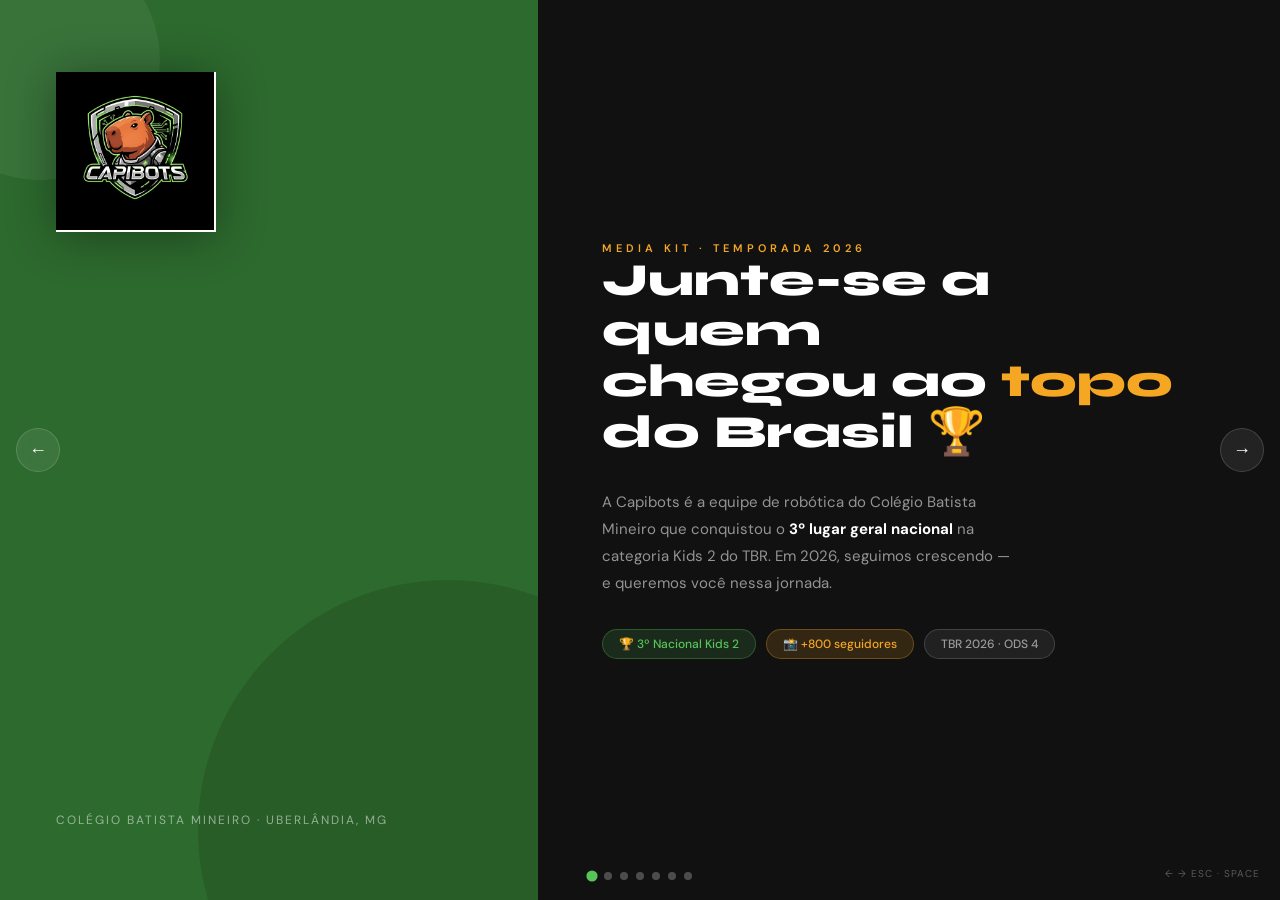
==== mediakit/2026/mediakit_capibots_2026.html @ 4ce138bd "Rename index.html to mediakit_capibots_2026.html" ====
<!DOCTYPE html>
<html lang="pt-BR">
<head>
<meta charset="UTF-8">
<meta name="viewport" content="width=device-width, initial-scale=1.0">
<title>Media Kit Capibots 2026</title>
<link href="https://fonts.googleapis.com/css2?family=Syne:wght@400;600;700;800&family=DM+Sans:ital,wght@0,300;0,400;0,500;1,300&display=swap" rel="stylesheet">
<style>
*,*::before,*::after{box-sizing:border-box;margin:0;padding:0}
:root{
  --green:#2D6A2E;--green-light:#57C45A;--orange:#E07B1A;--orange-light:#F5A623;
  --cream:#FDF8F0;--dark:#111111;--gray:#5A5A5A;
  --master:#0D0D1A;--ouro:#C8960C;--prata:#6B7280;--bronze:#9B5B2A;
}
html,body{width:100%;height:100%;overflow:hidden;font-family:'DM Sans',sans-serif;background:#000;color:#fff}

/* ═══ PRESENTATION SHELL ═══ */
#presentation{
  width:100vw;height:100vh;position:relative;overflow:hidden;
}
.slide{
  position:absolute;inset:0;
  display:flex;flex-direction:column;
  opacity:0;pointer-events:none;
  transition:opacity 0.55s ease, transform 0.55s ease;
  transform:translateX(60px);
  overflow:hidden;
}
.slide.active{opacity:1;pointer-events:all;transform:translateX(0)}
.slide.exit-left{opacity:0;transform:translateX(-60px)}

/* NAV CONTROLS */
#nav-prev,#nav-next{
  position:fixed;top:50%;z-index:200;
  background:rgba(255,255,255,0.08);border:1px solid rgba(255,255,255,0.15);
  color:white;cursor:pointer;font-size:18px;
  width:44px;height:44px;border-radius:50%;
  display:flex;align-items:center;justify-content:center;
  transform:translateY(-50%);
  transition:background 0.2s;
  backdrop-filter:blur(8px);
}
#nav-prev{left:16px}#nav-next{right:16px}
#nav-prev:hover,#nav-next:hover{background:rgba(255,255,255,0.18)}

#slide-counter{
  position:fixed;bottom:20px;left:50%;transform:translateX(-50%);
  z-index:200;display:flex;gap:8px;align-items:center;
}
.dot{
  width:8px;height:8px;border-radius:50%;
  background:rgba(255,255,255,0.25);cursor:pointer;
  transition:all 0.3s;border:none;
}
.dot.active{background:var(--green-light);transform:scale(1.4)}

#progress{
  position:fixed;top:0;left:0;height:3px;
  background:linear-gradient(90deg,var(--green),var(--orange));
  z-index:300;transition:width 0.4s ease;
}

/* ═══════════════════════════
   SLIDE 1 — CAPA
═══════════════════════════ */
.s1{
  background:var(--dark);
  flex-direction:row;
}
.s1-left{
  width:42%;background:var(--green);
  display:flex;flex-direction:column;justify-content:space-between;
  padding:72px 56px;position:relative;overflow:hidden;flex-shrink:0;
}
.s1-left::before{
  content:'';position:absolute;
  width:500px;height:500px;border-radius:50%;
  background:rgba(0,0,0,0.12);bottom:-180px;right:-160px;
}
.s1-left::after{
  content:'';position:absolute;
  width:240px;height:240px;border-radius:50%;
  background:rgba(255,255,255,0.06);top:-60px;left:-80px;
}
.s1-logo{position:relative;z-index:2;display:flex;flex-direction:column;align-items:flex-start;gap:16px}
.s1-logo img{width:160px;height:160px;object-fit:contain;filter:drop-shadow(0 4px 24px rgba(0,0,0,0.4))}
.s1-school{position:relative;z-index:2;font-size:12px;letter-spacing:2px;text-transform:uppercase;color:rgba(255,255,255,0.5)}
.s1-right{
  flex:1;display:flex;flex-direction:column;justify-content:center;
  padding:72px 64px;gap:32px;
}
.s1-label{font-size:11px;letter-spacing:4px;text-transform:uppercase;color:var(--orange-light);font-weight:600}
.s1-headline{font-family:'Syne',sans-serif;font-size:46px;font-weight:800;line-height:1.1;color:white}
.s1-headline span{color:var(--orange-light)}
.s1-desc{font-size:15px;line-height:1.8;color:rgba(255,255,255,0.55);max-width:420px}
.s1-badges{display:flex;flex-wrap:wrap;gap:10px}
.badge{padding:6px 16px;border-radius:20px;font-size:12px;font-weight:500}
.bg{background:rgba(87,196,90,0.15);color:var(--green-light);border:1px solid rgba(87,196,90,0.3)}
.bo{background:rgba(245,166,35,0.15);color:var(--orange-light);border:1px solid rgba(245,166,35,0.3)}
.bw{background:rgba(255,255,255,0.07);color:rgba(255,255,255,0.55);border:1px solid rgba(255,255,255,0.15)}

/* ═══════════════════════════
   SLIDE 2 — QUEM SOMOS
═══════════════════════════ */
.s2{background:#fff;color:var(--dark);flex-direction:column;justify-content:center;padding:60px 80px}
.sec-label{font-size:11px;letter-spacing:4px;text-transform:uppercase;color:var(--orange);font-weight:600;margin-bottom:14px}
.sec-title{font-family:'Syne',sans-serif;font-size:44px;font-weight:800;line-height:1.1;color:var(--dark);margin-bottom:36px}
.sec-title .hl{color:var(--green)}
.s2-grid{display:grid;grid-template-columns:1.1fr 0.9fr;gap:60px;align-items:start}
.quem-text{font-size:15px;line-height:1.75;color:var(--gray);margin-bottom:20px}
.stats{display:grid;grid-template-columns:1fr 1fr;gap:16px;margin-top:8px}
.stat-card{background:var(--cream);border-radius:14px;padding:20px;border-left:4px solid var(--green)}
.stat-n{font-family:'Syne',sans-serif;font-size:32px;font-weight:800;color:var(--green);line-height:1}
.stat-l{font-size:12px;color:var(--gray);margin-top:3px}
.values{display:flex;flex-direction:column;gap:14px}
.vi{display:flex;align-items:flex-start;gap:14px;padding:14px 16px;border-radius:12px;background:var(--cream)}
.vi-icon{width:38px;height:38px;border-radius:9px;background:var(--green);display:flex;align-items:center;justify-content:center;font-size:17px;flex-shrink:0}
.vi-t{font-weight:600;font-size:13px;margin-bottom:2px;color:var(--dark)}
.vi-d{font-size:12px;color:var(--gray);line-height:1.4}

/* ═══════════════════════════
   SLIDE 3 — CONQUISTAS
═══════════════════════════ */
.s3{background:var(--dark);color:white;padding:52px 80px;flex-direction:column;justify-content:center}
.s3-grid{display:grid;grid-template-columns:1fr 1fr 1fr;grid-template-rows:auto auto;gap:18px;margin-top:28px}
.tc{border-radius:18px;padding:26px 24px;position:relative;overflow:hidden;transition:transform 0.25s}
.tc:hover{transform:translateY(-3px)}
.tc.nat{
  background:linear-gradient(135deg,#1A1A2E,#0D0D1A);
  border:1px solid rgba(200,150,12,0.5);
  grid-column:1/-1;display:grid;grid-template-columns:auto 1fr;gap:36px;align-items:center;
  padding:32px 36px;
}
.tc.int{background:linear-gradient(135deg,#1E3A1E,#122012);border:1px solid rgba(87,196,90,0.3)}
.tc.reg{background:linear-gradient(135deg,#2D2010,#1A1000);border:1px solid rgba(245,166,35,0.35)}
.tc.ext{background:rgba(255,255,255,0.04);border:1px solid rgba(255,255,255,0.1)}
.tc-icon{font-size:52px}
.tc-icon.big{font-size:88px}
.nat-badge{
  display:inline-flex;align-items:center;gap:8px;
  background:rgba(200,150,12,0.15);border:1px solid rgba(200,150,12,0.4);
  color:var(--ouro);font-size:10px;font-weight:700;letter-spacing:2px;text-transform:uppercase;
  padding:5px 12px;border-radius:20px;margin-bottom:12px;
}
.tc-place{font-size:10px;letter-spacing:3px;text-transform:uppercase;color:var(--orange-light);margin-bottom:6px;font-weight:500}
.tc-name{font-family:'Syne',sans-serif;font-size:20px;font-weight:700;line-height:1.2;margin-bottom:6px}
.tc-name.big{font-size:30px}
.tc-desc{font-size:12px;color:rgba(255,255,255,0.5);line-height:1.5}

/* ═══════════════════════════
   SLIDE 4 — VISIBILIDADE
═══════════════════════════ */
.s4{background:var(--cream);color:var(--dark);padding:52px 80px;flex-direction:column;justify-content:center}
.s4-grid{display:grid;grid-template-columns:1fr 1fr;gap:48px;align-items:center;margin-top:28px}
.metrics{display:flex;flex-direction:column;gap:16px}
.mr{
  display:flex;align-items:center;gap:18px;
  padding:18px 22px;background:#fff;border-radius:14px;
  box-shadow:0 2px 12px rgba(0,0,0,0.06);
}
.mi{width:46px;height:46px;border-radius:11px;display:flex;align-items:center;justify-content:center;font-size:20px;flex-shrink:0}
.mi.ig{background:linear-gradient(135deg,#f09433,#e6683c,#dc2743,#cc2366,#bc1888)}
.mi.gr{background:linear-gradient(135deg,#2D6A2E,#4CAF50)}
.mi.tv{background:linear-gradient(135deg,#1A1A2E,#3A3A6E)}
.mi.sc{background:linear-gradient(135deg,#9B5B2A,#C8960C)}
.mv{font-family:'Syne',sans-serif;font-size:26px;font-weight:800;color:var(--dark);line-height:1}
.ml{font-size:12px;color:var(--gray);margin-top:2px}
.exp-box{background:var(--green);border-radius:22px;padding:36px;color:white}
.exp-t{font-family:'Syne',sans-serif;font-size:20px;font-weight:700;margin-bottom:18px}
.exp-i{display:flex;align-items:flex-start;gap:10px;margin-bottom:12px;font-size:13px;color:rgba(255,255,255,0.82);line-height:1.45}
.exp-i::before{content:"→";color:var(--orange-light);font-weight:700;flex-shrink:0;margin-top:1px}

/* ═══════════════════════════
   SLIDE 5 — COTAS
═══════════════════════════ */
.s5{background:#fff;color:var(--dark);padding:44px 72px 36px;flex-direction:column;justify-content:center}
.cotas{display:grid;grid-template-columns:repeat(4,1fr);gap:18px;margin-top:28px}
.cc{border-radius:18px;padding:24px 20px;display:flex;flex-direction:column;position:relative;overflow:hidden;transition:transform 0.25s,box-shadow 0.25s}
.cc:hover{transform:translateY(-5px);box-shadow:0 16px 36px rgba(0,0,0,0.12)}
.cc.master{background:var(--master);color:white}
.cc.ouro{background:linear-gradient(160deg,#FFF9E8,#FFF3CC);border:2px solid var(--ouro)}
.cc.prata{background:linear-gradient(160deg,#F5F6F7,#EAECEE);border:2px solid var(--prata)}
.cc.bronze{background:linear-gradient(160deg,#FDF0E8,#FAE0CC);border:2px solid var(--bronze)}
.ct{font-size:10px;letter-spacing:3px;text-transform:uppercase;font-weight:700;margin-bottom:5px}
.master .ct{color:var(--ouro)}.ouro .ct{color:var(--ouro)}.prata .ct{color:var(--prata)}.bronze .ct{color:var(--bronze)}
.cn{font-family:'Syne',sans-serif;font-size:26px;font-weight:800;line-height:1;margin-bottom:3px}
.master .cn{color:white}.ouro .cn{color:var(--ouro)}.prata .cn{color:var(--prata)}.bronze .cn{color:var(--bronze)}
.cv{font-size:10px;margin-bottom:12px;opacity:0.55;font-weight:500}
.cp{font-family:'Syne',sans-serif;font-size:32px;font-weight:800;line-height:1;margin-bottom:3px}
.master .cp{color:white}
.cpn{font-size:10px;opacity:0.45;margin-bottom:14px}
.cdiv{height:1px;background:rgba(0,0,0,0.08);margin:12px 0}
.master .cdiv{background:rgba(255,255,255,0.12)}
.cbs{list-style:none;display:flex;flex-direction:column;gap:9px;flex:1}
.cb{display:flex;align-items:flex-start;gap:7px;font-size:11.5px;line-height:1.35}
.master .cb{color:rgba(255,255,255,0.78)}
.cbd{width:15px;height:15px;border-radius:50%;display:flex;align-items:center;justify-content:center;font-size:8px;flex-shrink:0;margin-top:1px}
.master .cbd{background:rgba(200,150,12,0.2);color:var(--ouro)}
.ouro .cbd{background:rgba(200,150,12,0.18);color:var(--ouro)}
.prata .cbd{background:rgba(107,114,128,0.15);color:var(--prata)}
.bronze .cbd{background:rgba(155,91,42,0.15);color:var(--bronze)}
.crown-bg{position:absolute;top:-20px;right:-20px;font-size:80px;opacity:0.06;transform:rotate(15deg)}
.ctag{display:inline-block;margin-top:14px;padding:5px 12px;border-radius:20px;font-size:9px;font-weight:700;letter-spacing:1px;text-transform:uppercase;align-self:flex-start}
.master .ctag{background:rgba(200,150,12,0.18);color:var(--ouro)}
.s5-note{margin-top:16px;font-size:11px;color:var(--gray);text-align:center}

/* ═══════════════════════════
   SLIDE 6 — POR QUE APOIAR
═══════════════════════════ */
.s6{background:var(--green);color:white;padding:52px 80px;flex-direction:column;justify-content:center}
.s6 .sec-label{color:var(--orange-light)}
.s6 .sec-title{color:white}
.pq-grid{display:grid;grid-template-columns:repeat(3,1fr);gap:20px;margin-top:28px}
.pqc{background:rgba(255,255,255,0.08);border:1px solid rgba(255,255,255,0.13);border-radius:18px;padding:24px;backdrop-filter:blur(8px);transition:background 0.2s}
.pqc:hover{background:rgba(255,255,255,0.14)}
.pqi{font-size:32px;margin-bottom:12px}
.pqt{font-family:'Syne',sans-serif;font-size:16px;font-weight:700;margin-bottom:8px;color:white}
.pqd{font-size:13px;color:rgba(255,255,255,0.62);line-height:1.55}

/* ═══════════════════════════
   SLIDE 7 — CONTATO
═══════════════════════════ */
.s7{background:var(--dark);color:white;padding:60px 80px;flex-direction:column;justify-content:center}
.s7 .sec-label{color:var(--orange-light)}
.s7-grid{display:grid;grid-template-columns:1fr 1fr;gap:80px;align-items:center;margin-top:28px}
.s7-head{font-family:'Syne',sans-serif;font-size:40px;font-weight:800;line-height:1.1;margin-bottom:18px}
.s7-head .hl{color:var(--orange-light)}
.s7-desc{font-size:14px;color:rgba(255,255,255,0.48);line-height:1.7}
.s7-logo{display:flex;align-items:center;gap:18px;margin-top:28px}
.s7-logo img{width:72px;height:72px;object-fit:contain}
.s7-logoname{font-family:'Syne',sans-serif;font-size:22px;font-weight:800;color:white}
.s7-logosub{font-size:12px;color:rgba(255,255,255,0.38);letter-spacing:1.5px;text-transform:uppercase}
.links{display:flex;flex-direction:column;gap:14px}
.lnk{
  display:flex;align-items:center;gap:16px;padding:16px 22px;
  border-radius:13px;background:rgba(255,255,255,0.05);
  border:1px solid rgba(255,255,255,0.09);text-decoration:none;color:white;
  transition:background 0.2s,border-color 0.2s;font-size:14px;
}
.lnk:hover{background:rgba(255,255,255,0.1);border-color:rgba(255,255,255,0.2)}
.li{width:40px;height:40px;border-radius:9px;display:flex;align-items:center;justify-content:center;font-size:18px;flex-shrink:0}
.li.ig{background:linear-gradient(135deg,#f09433,#dc2743,#bc1888)}
.li.st{background:var(--green)}
.li.sk{background:var(--orange)}
.ll{font-size:10px;opacity:0.4;letter-spacing:1px;text-transform:uppercase}
.lv{font-weight:500;margin-top:1px}
.fn{margin-top:36px;padding-top:20px;border-top:1px solid rgba(255,255,255,0.07);font-size:11px;color:rgba(255,255,255,0.22);letter-spacing:0.5px}

/* ════════ KEYBOARD HINT ════════ */
#keyhint{
  position:fixed;bottom:20px;right:20px;z-index:300;
  font-size:10px;color:rgba(255,255,255,0.3);letter-spacing:1px;
  pointer-events:none;
}
</style>
</head>
<body>

<div id="progress"></div>
<button id="nav-prev" onclick="changeSlide(-1)">&#8592;</button>
<button id="nav-next" onclick="changeSlide(1)">&#8594;</button>
<div id="slide-counter"></div>
<div id="keyhint">← → ESC · SPACE</div>

<div id="presentation">

<!-- ══ SLIDE 1: CAPA ══ -->
<section class="slide s1 active" data-idx="0">
  <div class="s1-left">
    <div class="s1-logo">
      <img src="[data-uri]" alt="Capibots Logo">
    </div>
    <div class="s1-school">Colégio Batista Mineiro · Uberlândia, MG</div>
  </div>
  <div class="s1-right">
    <div>
      <div class="s1-label">Media Kit · Temporada 2026</div>
      <h1 class="s1-headline">Junte-se a quem<br>chegou ao <span>topo</span><br>do Brasil 🏆</h1>
    </div>
    <p class="s1-desc">A Capibots é a equipe de robótica do Colégio Batista Mineiro que conquistou o <strong style="color:white">3º lugar geral nacional</strong> na categoria Kids 2 do TBR. Em 2026, seguimos crescendo — e queremos você nessa jornada.</p>
    <div class="s1-badges">
      <span class="badge bg">🏆 3º Nacional Kids 2</span>
      <span class="badge bo">📸 +800 seguidores</span>
      <span class="badge bw">TBR 2026 · ODS 4</span>
    </div>
  </div>
</section>

<!-- ══ SLIDE 2: QUEM SOMOS ══ -->
<section class="slide s2" data-idx="1">
  <div class="sec-label">A equipe</div>
  <h2 class="sec-title">Tecnologia, <span class="hl">propósito</span><br>e muito trabalho em equipe</h2>
  <div class="s2-grid">
    <div>
      <p class="quem-text">A Capibots é formada por estudantes do Ensino Fundamental do Colégio Batista Mineiro. Competimos no Torneio Brasil de Robótica (TBR), uma das maiores competições de robótica educacional do país.</p>
      <p class="quem-text">Desenvolvemos projeto científico, robô autônomo e apresentamos soluções criativas ligadas a ODS. Em 2026, o tema é o <strong>ODS 4 — Educação, Trabalho e Sustentabilidade</strong>.</p>
      <div class="stats">
        <div class="stat-card"><div class="stat-n">10</div><div class="stat-l">integrantes ativos</div></div>
        <div class="stat-card"><div class="stat-n">3ª</div><div class="stat-l">temporada da equipe</div></div>
        <div class="stat-card"><div class="stat-n">3</div><div class="stat-l">etapas competitivas</div></div>
        <div class="stat-card"><div class="stat-n">ODS4</div><div class="stat-l">tema de 2026</div></div>
      </div>
    </div>
    <div class="values">
      <div class="vi"><div class="vi-icon">🔬</div><div><div class="vi-t">Projeto científico real</div><div class="vi-d">Pesquisa com metodologia validada por especialistas e instituições externas.</div></div></div>
      <div class="vi"><div class="vi-icon">🤖</div><div><div class="vi-t">Robótica competitiva</div><div class="vi-d">Construímos e programamos nosso robô para missões em competições nacionais.</div></div></div>
      <div class="vi"><div class="vi-icon">🌱</div><div><div class="vi-t">Impacto social e educativo</div><div class="vi-d">Levamos ciência e tecnologia para além da escola, engajando a comunidade.</div></div></div>
      <div class="vi"><div class="vi-icon">🏅</div><div><div class="vi-t">Reconhecimento nacional</div><div class="vi-d">Campeãs internas, campeãs regionais e pódio nacional. Competimos em alto nível.</div></div></div>
    </div>
  </div>
</section>

<!-- ══ SLIDE 3: CONQUISTAS ══ -->
<section class="slide s3" data-idx="2">
  <div class="sec-label" style="color:var(--orange-light)">Conquistas</div>
  <h2 class="sec-title" style="color:white;max-width:680px">Uma trajetória que prova<br>que a equipe <span style="color:var(--orange-light)">entrega resultados</span></h2>
  <div class="s3-grid">
    <div class="tc nat">
      <div class="tc-icon big">🏆</div>
      <div>
        <div class="nat-badge">⭐ Destaque principal</div>
        <div class="tc-place">Etapa Nacional · TBR · Categoria Kids 2</div>
        <div class="tc-name big">3º Lugar Geral Nacional</div>
        <div class="tc-desc">Entre todas as equipes do Brasil na categoria Kids 2, a Capibots subiu ao pódio nacional — resultado que representa o mais alto nível competitivo para estudantes do nosso nível.</div>
      </div>
    </div>
    <div class="tc int">
      <div class="tc-icon">🥇</div>
      <div class="tc-place">Torneio Interno · CBM</div>
      <div class="tc-name">Campeã Geral</div>
      <div class="tc-desc">1º lugar geral no torneio interno do Colégio Batista Mineiro, etapa inaugural da temporada.</div>
    </div>
    <div class="tc reg">
      <div class="tc-icon">🏅</div>
      <div class="tc-place">Etapa Regional · Triângulo Mineiro</div>
      <div class="tc-name">Campeã do Desafio Prático</div>
      <div class="tc-desc">1º lugar no desafio prático e 2º lugar geral na regional — garantindo vaga na etapa nacional.</div>
    </div>
    <div class="tc ext">
      <div class="tc-icon">🎖️</div>
      <div class="tc-place">Além do pódio</div>
      <div class="tc-name">Premiações nos cadernos</div>
      <div class="tc-desc">Destaques em Mérito Científico e Organização & Método. Reconhecimento pela UFU e entidades ambientais.</div>
    </div>
  </div>
</section>

<!-- ══ SLIDE 4: VISIBILIDADE ══ -->
<section class="slide s4" data-idx="3">
  <div class="sec-label">Visibilidade & alcance</div>
  <h2 class="sec-title">Sua marca onde as<br><span class="hl">pessoas nos seguem</span></h2>
  <div class="s4-grid">
    <div class="metrics">
      <div class="mr"><div class="mi ig">📸</div><div><div class="mv">+800</div><div class="ml">Seguidores no Instagram @equipecapibots</div></div></div>
      <div class="mr"><div class="mi gr">👁️</div><div><div class="mv">Milhares</div><div class="ml">de visualizações nos conteúdos publicados</div></div></div>
      <div class="mr"><div class="mi tv">📺</div><div><div class="mv">TV Paranaíba</div><div class="ml">Entrevista com repercussão regional</div></div></div>
      <div class="mr"><div class="mi sc">🎓</div><div><div class="mv">Simpósio UFU</div><div class="ml">Apresentação em evento científico universitário</div></div></div>
    </div>
    <div class="exp-box">
      <div class="exp-t">🔊 Onde sua marca aparece</div>
      <div class="exp-i">Posts e stories nas redes ao longo de toda a temporada</div>
      <div class="exp-i">Uniforme usado nas 3 etapas (interna, regional, nacional)</div>
      <div class="exp-i">Tapete de competição no campo de missões</div>
      <div class="exp-i">Cadernos oficiais entregues às bancas do TBR</div>
      <div class="exp-i">Materiais de divulgação: banners, cartazes, apresentações</div>
      <div class="exp-i">Eventos e feiras científicas com público externo</div>
      <div class="exp-i">Site oficial: capibots.com.br</div>
    </div>
  </div>
</section>

<!-- ══ SLIDE 5: COTAS ══ -->
<section class="slide s5" data-idx="4">
  <div class="sec-label">Plano de patrocínio 2026</div>
  <h2 class="sec-title" style="font-size:38px;margin-bottom:4px">Escolha sua cota e <span class="hl">faça parte da equipe</span></h2>
  <div class="cotas">
    <!-- MASTER -->
    <div class="cc master">
      <div class="crown-bg">👑</div>
      <div class="ct">⭐ Exclusiva</div>
      <div class="cn">Master</div>
      <div class="cv">Máximo de 2 vagas</div>
      <div class="cp">R$ 2.500</div>
      <div class="cpn">patrocínio único por temporada</div>
      <div class="cdiv"></div>
      <ul class="cbs">
        <li class="cb"><span class="cbd">★</span>Logo em destaque no uniforme (costas/peito)</li>
        <li class="cb"><span class="cbd">★</span>Logo em destaque no tapete de competição</li>
        <li class="cb"><span class="cbd">★</span>Post dedicado no feed do Instagram</li>
        <li class="cb"><span class="cbd">★</span>Menção verbal nas apresentações competitivas</li>
        <li class="cb"><span class="cbd">★</span>Destaque nos cadernos oficiais do TBR</li>
        <li class="cb"><span class="cbd">★</span>Certificado + foto com a equipe</li>
        <li class="cb"><span class="cbd">★</span>Destaque no site capibots.com.br</li>
      </ul>
      <span class="ctag">👑 Maior visibilidade</span>
    </div>
    <!-- OURO -->
    <div class="cc ouro">
      <div class="ct">🥇 Ouro</div>
      <div class="cn">Ouro</div>
      <div class="cv">Vagas abertas</div>
      <div class="cp" style="color:var(--ouro)">R$ 500</div>
      <div class="cpn" style="color:var(--gray)">por temporada</div>
      <div class="cdiv" style="background:rgba(200,150,12,0.2)"></div>
      <ul class="cbs">
        <li class="cb" style="color:var(--dark)"><span class="cbd">✓</span>Logo no uniforme (lateral/manga)</li>
        <li class="cb" style="color:var(--dark)"><span class="cbd">✓</span>Logo no tapete de competição</li>
        <li class="cb" style="color:var(--dark)"><span class="cbd">✓</span>Post + story no Instagram</li>
        <li class="cb" style="color:var(--dark)"><span class="cbd">✓</span>Logomarca nos cadernos oficiais</li>
        <li class="cb" style="color:var(--dark)"><span class="cbd">✓</span>Certificado de apoiador</li>
      </ul>
    </div>
    <!-- PRATA -->
    <div class="cc prata">
      <div class="ct">🥈 Prata</div>
      <div class="cn">Prata</div>
      <div class="cv">Vagas abertas</div>
      <div class="cp" style="color:var(--prata)">R$ 300</div>
      <div class="cpn" style="color:var(--gray)">por temporada</div>
      <div class="cdiv" style="background:rgba(107,114,128,0.2)"></div>
      <ul class="cbs">
        <li class="cb" style="color:var(--dark)"><span class="cbd">✓</span>Logo no tapete de competição</li>
        <li class="cb" style="color:var(--dark)"><span class="cbd">✓</span>Story de agradecimento no Instagram</li>
        <li class="cb" style="color:var(--dark)"><span class="cbd">✓</span>Logomarca nos cadernos oficiais</li>
        <li class="cb" style="color:var(--dark)"><span class="cbd">✓</span>Certificado de apoiador</li>
      </ul>
    </div>
    <!-- BRONZE -->
    <div class="cc bronze">
      <div class="ct">🥉 Bronze</div>
      <div class="cn">Bronze</div>
      <div class="cv">Vagas abertas</div>
      <div class="cp" style="color:var(--bronze)">R$ 250</div>
      <div class="cpn" style="color:var(--gray)">por temporada</div>
      <div class="cdiv" style="background:rgba(155,91,42,0.2)"></div>
      <ul class="cbs">
        <li class="cb" style="color:var(--dark)"><span class="cbd">✓</span>Menção no Instagram (story)</li>
        <li class="cb" style="color:var(--dark)"><span class="cbd">✓</span>Nome nos cadernos oficiais</li>
        <li class="cb" style="color:var(--dark)"><span class="cbd">✓</span>Certificado de apoiador</li>
      </ul>
    </div>
  </div>
  <p class="s5-note">* Valores negociáveis para apoio em produtos/serviços. Prata a R$300 para diferenciação clara em relação ao Ouro.</p>
</section>

<!-- ══ SLIDE 6: POR QUE APOIAR ══ -->
<section class="slide s6" data-idx="5">
  <div class="sec-label">Por que patrocinar a Capibots?</div>
  <h2 class="sec-title">Mais do que visibilidade —<br>é fazer parte de <span style="color:var(--orange-light)">algo real</span></h2>
  <div class="pq-grid">
    <div class="pqc"><div class="pqi">🏆</div><div class="pqt">Equipe que prova resultados</div><div class="pqd">3º lugar nacional Kids 2, campeã interna e campeã regional. Sua marca estará associada a uma equipe vencedora.</div></div>
    <div class="pqc"><div class="pqi">📱</div><div class="pqt">Alcance digital crescente</div><div class="pqd">Instagram com +800 seguidores, milhares de visualizações e conteúdo constante durante toda a temporada.</div></div>
    <div class="pqc"><div class="pqi">🧒</div><div class="pqt">Associação com educação</div><div class="pqd">Apoiar a Capibots é apoiar ciência, tecnologia e educação. Imagem positiva de responsabilidade social para sua marca.</div></div>
    <div class="pqc"><div class="pqi">🎯</div><div class="pqt">Público local engajado</div><div class="pqd">Famílias, professores e comunidade de Uberlândia acompanham de perto a equipe. Conexão genuína com o público local.</div></div>
    <div class="pqc"><div class="pqi">📺</div><div class="pqt">Repercussão na mídia</div><div class="pqd">Entrevista na TV Paranaíba, apresentação no Simpósio da UFU, conexão com redes de alcance nacional.</div></div>
    <div class="pqc"><div class="pqi">🤝</div><div class="pqt">Equipe séria e organizada</div><div class="pqd">Gestão financeira transparente, cronograma e uma equipe que cumpre o que promete — do planejamento ao pódio.</div></div>
  </div>
</section>

<!-- ══ SLIDE 7: CONTATO ══ -->
<section class="slide s7" data-idx="6">
  <div class="sec-label">Vamos conversar</div>
  <div class="s7-grid">
    <div>
      <h2 class="s7-head">Pronto para apoiar a <span class="hl">Capibots 2026?</span></h2>
      <p class="s7-desc">Entre em contato para receber mais informações, tirar dúvidas ou fechar sua cota. Também estamos abertos a apoio em produtos ou serviços, a combinar.</p>
      <div class="s7-logo">
        <img src="[data-uri]" alt="Capibots">
        <div>
          <div class="s7-logoname">Capibots</div>
          <div class="s7-logosub">Equipe de robótica · TBR 2026</div>
        </div>
      </div>
      <div class="fn">Colégio Batista Mineiro · Granja Marileusa · Uberlândia, MG</div>
    </div>
    <div class="links">
      <a class="lnk" href="https://instagram.com/equipecapibots" target="_blank">
        <div class="li ig">📸</div>
        <div><div class="ll">Instagram</div><div class="lv">@equipecapibots</div></div>
      </a>
      <a class="lnk" href="https://capibots.com.br" target="_blank">
        <div class="li st">🌐</div>
        <div><div class="ll">Site oficial</div><div class="lv">capibots.com.br</div></div>
      </a>
      <a class="lnk" href="#">
        <div class="li sk">🏫</div>
        <div><div class="ll">Escola</div><div class="lv">Colégio Batista Mineiro — Granja Marileusa</div></div>
      </a>
    </div>
  </div>
</section>

</div><!-- /presentation -->

<script>
const slides = document.querySelectorAll('.slide');
const counter = document.getElementById('slide-counter');
const progress = document.getElementById('progress');
let current = 0;
let isAnimating = false;

// Build dots
slides.forEach((_, i) => {
  const d = document.createElement('button');
  d.className = 'dot' + (i === 0 ? ' active' : '');
  d.onclick = () => goTo(i);
  counter.appendChild(d);
});
const dots = counter.querySelectorAll('.dot');

function updateUI() {
  dots.forEach((d, i) => d.classList.toggle('active', i === current));
  const pct = (current / (slides.length - 1)) * 100;
  progress.style.width = pct + '%';
}

function goTo(idx) {
  if (isAnimating || idx === current || idx < 0 || idx >= slides.length) return;
  isAnimating = true;

  const prev = slides[current];
  const next = slides[idx];
  const dir = idx > current ? 1 : -1;

  // Setup incoming slide off-screen
  next.style.transform = `translateX(${dir * 60}px)`;
  next.style.opacity = '0';
  next.style.pointerEvents = 'none';
  next.classList.remove('exit-left');
  next.classList.add('active');

  // Trigger transition
  requestAnimationFrame(() => {
    requestAnimationFrame(() => {
      next.style.transform = 'translateX(0)';
      next.style.opacity = '1';
      prev.style.transform = `translateX(${-dir * 60}px)`;
      prev.style.opacity = '0';
    });
  });

  setTimeout(() => {
    prev.classList.remove('active');
    prev.style.transform = '';
    prev.style.opacity = '';
    next.style.pointerEvents = '';
    current = idx;
    updateUI();
    isAnimating = false;
  }, 560);
}

function changeSlide(dir) { goTo(current + dir); }

// Keyboard
document.addEventListener('keydown', e => {
  if (e.key === 'ArrowRight' || e.key === ' ' || e.key === 'PageDown') { e.preventDefault(); changeSlide(1); }
  if (e.key === 'ArrowLeft' || e.key === 'PageUp') { e.preventDefault(); changeSlide(-1); }
  if (e.key === 'Home') goTo(0);
  if (e.key === 'End') goTo(slides.length - 1);
  if (e.key === 'Escape') goTo(0);
});

// Touch swipe
let tx = 0;
document.addEventListener('touchstart', e => tx = e.touches[0].clientX, {passive:true});
document.addEventListener('touchend', e => {
  const dx = tx - e.changedTouches[0].clientX;
  if (Math.abs(dx) > 50) changeSlide(dx > 0 ? 1 : -1);
}, {passive:true});

updateUI();
</script>
</body>
</html>
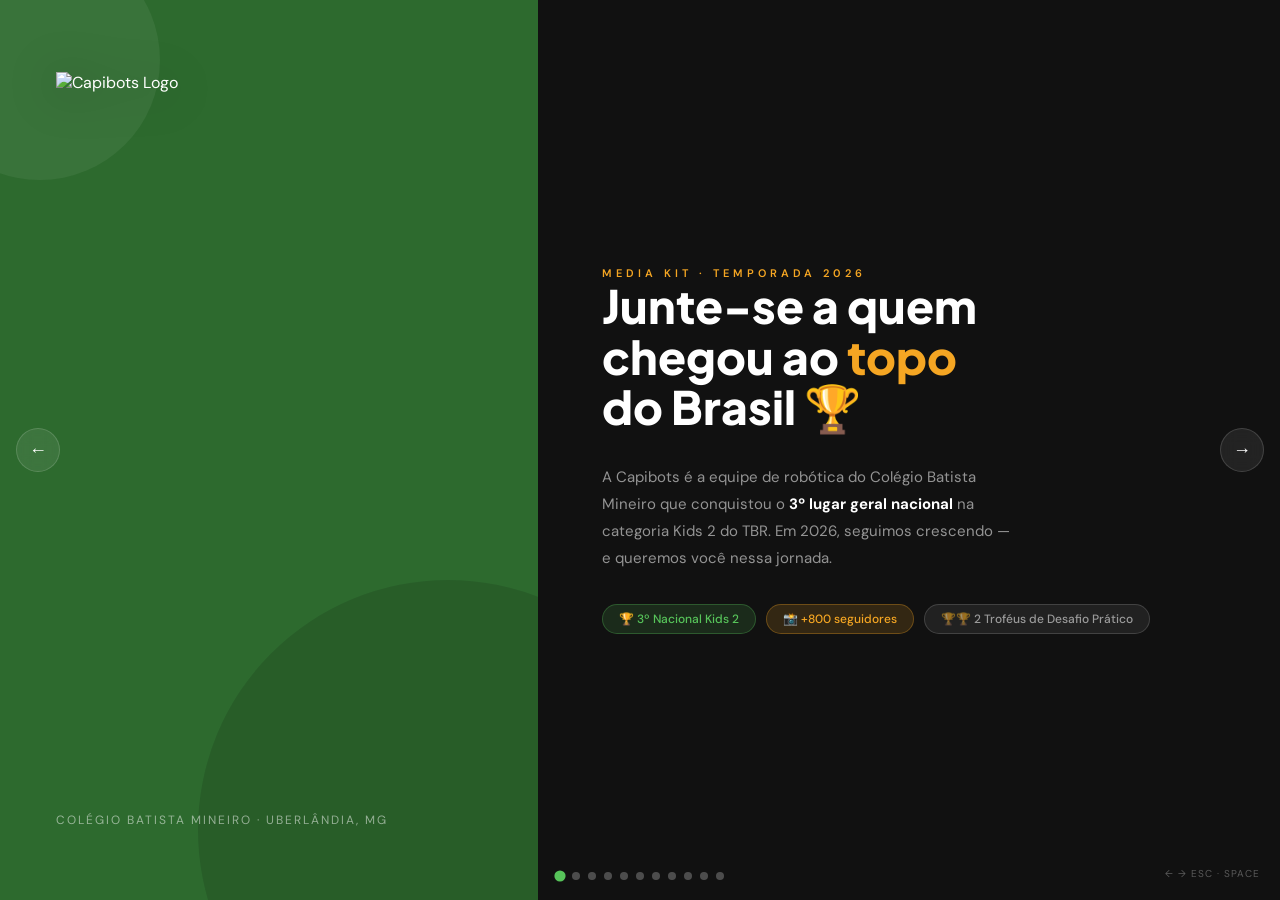
==== commit fa4c1ad2: "Atualização media kit" ====
--- a/mediakit/2026/mediakit_capibots_2026.html
+++ b/mediakit/2026/mediakit_capibots_2026.html
@@ -4,7 +4,7 @@
 <meta charset="UTF-8">
 <meta name="viewport" content="width=device-width, initial-scale=1.0">
 <title>Media Kit Capibots 2026</title>
-<link href="https://fonts.googleapis.com/css2?family=Syne:wght@400;600;700;800&family=DM+Sans:ital,wght@0,300;0,400;0,500;1,300&display=swap" rel="stylesheet">
+<link href="https://fonts.googleapis.com/css2?family=Plus+Jakarta+Sans:ital,wght@0,400;0,500;0,600;0,700;0,800;1,400&family=DM+Sans:wght@300;400;500&display=swap" rel="stylesheet">
 <style>
 *,*::before,*::after{box-sizing:border-box;margin:0;padding:0}
 :root{
@@ -90,7 +90,7 @@
   padding:72px 64px;gap:32px;
 }
 .s1-label{font-size:11px;letter-spacing:4px;text-transform:uppercase;color:var(--orange-light);font-weight:600}
-.s1-headline{font-family:'Syne',sans-serif;font-size:46px;font-weight:800;line-height:1.1;color:white}
+.s1-headline{font-family:'Plus Jakarta Sans',sans-serif;font-size:46px;font-weight:800;line-height:1.1;color:white}
 .s1-headline span{color:var(--orange-light)}
 .s1-desc{font-size:15px;line-height:1.8;color:rgba(255,255,255,0.55);max-width:420px}
 .s1-badges{display:flex;flex-wrap:wrap;gap:10px}
@@ -104,13 +104,13 @@
 ═══════════════════════════ */
 .s2{background:#fff;color:var(--dark);flex-direction:column;justify-content:center;padding:60px 80px}
 .sec-label{font-size:11px;letter-spacing:4px;text-transform:uppercase;color:var(--orange);font-weight:600;margin-bottom:14px}
-.sec-title{font-family:'Syne',sans-serif;font-size:44px;font-weight:800;line-height:1.1;color:var(--dark);margin-bottom:36px}
+.sec-title{font-family:'Plus Jakarta Sans',sans-serif;font-size:44px;font-weight:800;line-height:1.1;color:var(--dark);margin-bottom:36px}
 .sec-title .hl{color:var(--green)}
 .s2-grid{display:grid;grid-template-columns:1.1fr 0.9fr;gap:60px;align-items:start}
 .quem-text{font-size:15px;line-height:1.75;color:var(--gray);margin-bottom:20px}
 .stats{display:grid;grid-template-columns:1fr 1fr;gap:16px;margin-top:8px}
 .stat-card{background:var(--cream);border-radius:14px;padding:20px;border-left:4px solid var(--green)}
-.stat-n{font-family:'Syne',sans-serif;font-size:32px;font-weight:800;color:var(--green);line-height:1}
+.stat-n{font-family:'Plus Jakarta Sans',sans-serif;font-size:32px;font-weight:800;color:var(--green);line-height:1}
 .stat-l{font-size:12px;color:var(--gray);margin-top:3px}
 .values{display:flex;flex-direction:column;gap:14px}
 .vi{display:flex;align-items:flex-start;gap:14px;padding:14px 16px;border-radius:12px;background:var(--cream)}
@@ -143,7 +143,7 @@
   padding:5px 12px;border-radius:20px;margin-bottom:12px;
 }
 .tc-place{font-size:10px;letter-spacing:3px;text-transform:uppercase;color:var(--orange-light);margin-bottom:6px;font-weight:500}
-.tc-name{font-family:'Syne',sans-serif;font-size:20px;font-weight:700;line-height:1.2;margin-bottom:6px}
+.tc-name{font-family:'Plus Jakarta Sans',sans-serif;font-size:20px;font-weight:700;line-height:1.2;margin-bottom:6px}
 .tc-name.big{font-size:30px}
 .tc-desc{font-size:12px;color:rgba(255,255,255,0.5);line-height:1.5}
 
@@ -163,10 +163,10 @@
 .mi.gr{background:linear-gradient(135deg,#2D6A2E,#4CAF50)}
 .mi.tv{background:linear-gradient(135deg,#1A1A2E,#3A3A6E)}
 .mi.sc{background:linear-gradient(135deg,#9B5B2A,#C8960C)}
-.mv{font-family:'Syne',sans-serif;font-size:26px;font-weight:800;color:var(--dark);line-height:1}
+.mv{font-family:'Plus Jakarta Sans',sans-serif;font-size:26px;font-weight:800;color:var(--dark);line-height:1}
 .ml{font-size:12px;color:var(--gray);margin-top:2px}
 .exp-box{background:var(--green);border-radius:22px;padding:36px;color:white}
-.exp-t{font-family:'Syne',sans-serif;font-size:20px;font-weight:700;margin-bottom:18px}
+.exp-t{font-family:'Plus Jakarta Sans',sans-serif;font-size:20px;font-weight:700;margin-bottom:18px}
 .exp-i{display:flex;align-items:flex-start;gap:10px;margin-bottom:12px;font-size:13px;color:rgba(255,255,255,0.82);line-height:1.45}
 .exp-i::before{content:"→";color:var(--orange-light);font-weight:700;flex-shrink:0;margin-top:1px}
 
@@ -183,10 +183,10 @@
 .cc.bronze{background:linear-gradient(160deg,#FDF0E8,#FAE0CC);border:2px solid var(--bronze)}
 .ct{font-size:10px;letter-spacing:3px;text-transform:uppercase;font-weight:700;margin-bottom:5px}
 .master .ct{color:var(--ouro)}.ouro .ct{color:var(--ouro)}.prata .ct{color:var(--prata)}.bronze .ct{color:var(--bronze)}
-.cn{font-family:'Syne',sans-serif;font-size:26px;font-weight:800;line-height:1;margin-bottom:3px}
+.cn{font-family:'Plus Jakarta Sans',sans-serif;font-size:26px;font-weight:800;line-height:1;margin-bottom:3px}
 .master .cn{color:white}.ouro .cn{color:var(--ouro)}.prata .cn{color:var(--prata)}.bronze .cn{color:var(--bronze)}
 .cv{font-size:10px;margin-bottom:12px;opacity:0.55;font-weight:500}
-.cp{font-family:'Syne',sans-serif;font-size:32px;font-weight:800;line-height:1;margin-bottom:3px}
+.cp{font-family:'Plus Jakarta Sans',sans-serif;font-size:32px;font-weight:800;line-height:1;margin-bottom:3px}
 .master .cp{color:white}
 .cpn{font-size:10px;opacity:0.45;margin-bottom:14px}
 .cdiv{height:1px;background:rgba(0,0,0,0.08);margin:12px 0}
@@ -214,7 +214,7 @@
 .pqc{background:rgba(255,255,255,0.08);border:1px solid rgba(255,255,255,0.13);border-radius:18px;padding:24px;backdrop-filter:blur(8px);transition:background 0.2s}
 .pqc:hover{background:rgba(255,255,255,0.14)}
 .pqi{font-size:32px;margin-bottom:12px}
-.pqt{font-family:'Syne',sans-serif;font-size:16px;font-weight:700;margin-bottom:8px;color:white}
+.pqt{font-family:'Plus Jakarta Sans',sans-serif;font-size:16px;font-weight:700;margin-bottom:8px;color:white}
 .pqd{font-size:13px;color:rgba(255,255,255,0.62);line-height:1.55}
 
 /* ═══════════════════════════
@@ -223,12 +223,12 @@
 .s7{background:var(--dark);color:white;padding:60px 80px;flex-direction:column;justify-content:center}
 .s7 .sec-label{color:var(--orange-light)}
 .s7-grid{display:grid;grid-template-columns:1fr 1fr;gap:80px;align-items:center;margin-top:28px}
-.s7-head{font-family:'Syne',sans-serif;font-size:40px;font-weight:800;line-height:1.1;margin-bottom:18px}
+.s7-head{font-family:'Plus Jakarta Sans',sans-serif;font-size:40px;font-weight:800;line-height:1.1;margin-bottom:18px}
 .s7-head .hl{color:var(--orange-light)}
 .s7-desc{font-size:14px;color:rgba(255,255,255,0.48);line-height:1.7}
 .s7-logo{display:flex;align-items:center;gap:18px;margin-top:28px}
 .s7-logo img{width:72px;height:72px;object-fit:contain}
-.s7-logoname{font-family:'Syne',sans-serif;font-size:22px;font-weight:800;color:white}
+.s7-logoname{font-family:'Plus Jakarta Sans',sans-serif;font-size:22px;font-weight:800;color:white}
 .s7-logosub{font-size:12px;color:rgba(255,255,255,0.38);letter-spacing:1.5px;text-transform:uppercase}
 .links{display:flex;flex-direction:column;gap:14px}
 .lnk{
@@ -252,6 +252,113 @@
   font-size:10px;color:rgba(255,255,255,0.3);letter-spacing:1px;
   pointer-events:none;
 }
+
+/* ═══ PHOTO STYLES ═══ */
+.photo-strip{display:grid;grid-template-columns:repeat(3,1fr);gap:10px;margin-top:16px}
+.photo-strip img{width:100%;height:160px;object-fit:cover;border-radius:12px;display:block}
+.photo-full{width:100%;height:100%;object-fit:cover;display:block}
+.photo-pair{display:grid;grid-template-columns:1fr 1fr;gap:10px;height:100%}
+.photo-pair img{width:100%;height:100%;object-fit:cover;border-radius:0}
+
+/* ═══ SLIDE: EQUIPE (photo-heavy) ═══ */
+.s2b{background:#111;color:white;padding:0;flex-direction:row}
+.s2b-left{flex:1.1;position:relative;overflow:hidden}
+.s2b-right{flex:0.9;padding:60px 52px;display:flex;flex-direction:column;justify-content:center;gap:20px}
+.s2b-right .sec-label{color:var(--orange-light)}
+.s2b-right .sec-title{color:white;font-size:36px}
+.s2b-grid2{display:grid;grid-template-columns:1fr 1fr;gap:8px;flex:1}
+.s2b-grid2 img{width:100%;height:140px;object-fit:cover;border-radius:10px}
+
+/* ═══ SLIDE: CONQUISTAS FOTO ═══ */
+.s3b{background:var(--dark);color:white;padding:0;flex-direction:row}
+.s3b-photos{flex:1.2;display:grid;grid-template-columns:1fr 1fr;grid-template-rows:1fr 1fr;gap:0;overflow:hidden}
+.s3b-photos img{width:100%;height:100%;object-fit:cover;display:block}
+.s3b-photos img:first-child{grid-row:1/-1}
+.s3b-content{flex:0.8;padding:60px 48px;display:flex;flex-direction:column;justify-content:center;gap:20px}
+.s3b-content .sec-label{color:var(--orange-light)}
+.s3b-content .sec-title{color:white;font-size:36px;max-width:400px}
+
+/* ═══ SLIDE: VISIBILIDADE FOTO ═══ */
+.s4b{background:var(--cream);color:var(--dark);padding:0;flex-direction:row}
+.s4b-left{flex:1;padding:52px 60px;display:flex;flex-direction:column;justify-content:center}
+.s4b-photos{flex:1;display:grid;grid-template-columns:1fr 1fr;grid-template-rows:1fr 1fr;gap:8px;padding:20px;background:white}
+.s4b-photos img{width:100%;height:100%;object-fit:cover;border-radius:10px}
+
+/* ═══ SLIDE: PATROCÍNIO FOTO ═══ */
+.s_pat{background:#111;color:white;padding:0;flex-direction:row}
+.s_pat-img{flex:1;position:relative;overflow:hidden}
+.s_pat-img img{width:100%;height:100%;object-fit:cover}
+.s_pat-img::after{content:'';position:absolute;inset:0;background:linear-gradient(90deg,transparent 60%,#111 100%)}
+.s_pat-content{flex:0.8;padding:52px 48px;display:flex;flex-direction:column;justify-content:center;gap:18px}
+.s_pat-content .sec-label{color:var(--orange-light)}
+.s_pat-content .sec-title{color:white;font-size:32px}
+.s_pat-shirts{display:grid;grid-template-columns:1fr 1fr;gap:8px;margin-top:8px}
+.s_pat-shirts img{width:100%;height:120px;object-fit:cover;border-radius:10px}
+
+/* CAPTION */
+.photo-caption{font-size:10px;color:rgba(255,255,255,0.35);letter-spacing:1px;text-transform:uppercase;margin-top:4px;text-align:center}
+
+/* ═══ SLIDE TBR ═══ */
+.s_tbr{
+  background:var(--dark);color:white;
+  flex-direction:row;padding:0;
+}
+.s_tbr-left{
+  flex:1.3;padding:52px 60px;display:flex;flex-direction:column;justify-content:center;gap:20px;
+  border-right:1px solid rgba(255,255,255,0.07);
+}
+.s_tbr-right{
+  flex:0.7;padding:52px 48px;display:flex;flex-direction:column;justify-content:center;gap:24px;
+  background:rgba(255,255,255,0.02);
+}
+.s_tbr-overline{font-size:11px;letter-spacing:4px;text-transform:uppercase;color:var(--orange-light);font-weight:600}
+.s_tbr-title{
+  font-family:'Plus Jakarta Sans',sans-serif;
+  font-size:38px;font-weight:800;line-height:1.1;color:white;
+}
+.s_tbr-title span{color:var(--green-light)}
+.s_tbr-desc{font-size:14px;color:rgba(255,255,255,0.5);line-height:1.75;max-width:560px}
+.s_tbr-cards{display:grid;grid-template-columns:repeat(3,1fr);gap:12px}
+.s_tbr-card{
+  background:rgba(255,255,255,0.05);border:1px solid rgba(255,255,255,0.09);
+  border-radius:14px;padding:16px;
+}
+.s_tbr-card-icon{font-size:22px;margin-bottom:8px}
+.s_tbr-card-title{font-size:13px;font-weight:700;color:white;margin-bottom:5px}
+.s_tbr-card-desc{font-size:11.5px;color:rgba(255,255,255,0.45);line-height:1.5}
+.s_tbr-etapas{
+  display:flex;align-items:center;gap:10px;
+  background:rgba(255,255,255,0.04);border-radius:12px;padding:14px 18px;
+  border:1px solid rgba(255,255,255,0.08);
+}
+.s_tbr-etapa{display:flex;flex-direction:column;align-items:center;gap:3px;flex:1}
+.s_tbr-etapa-num{
+  font-family:'Plus Jakarta Sans',sans-serif;font-size:11px;font-weight:800;
+  color:var(--green-light);letter-spacing:1px;
+}
+.s_tbr-etapa-label{font-size:11px;color:rgba(255,255,255,0.5);text-align:center}
+.s_tbr-etapa-dest .s_tbr-etapa-num{color:var(--ouro)}
+.s_tbr-etapa-dest .s_tbr-etapa-label{color:rgba(255,255,255,0.8);font-weight:600}
+.s_tbr-etapa-arrow{font-size:16px;color:rgba(255,255,255,0.2);flex-shrink:0}
+.s_tbr-stat-big{
+  background:rgba(255,255,255,0.05);border:1px solid rgba(255,255,255,0.09);
+  border-radius:16px;padding:20px 24px;
+}
+.s_tbr-stat-n{
+  font-family:'Plus Jakarta Sans',sans-serif;font-size:34px;font-weight:800;
+  color:var(--green-light);line-height:1;margin-bottom:4px;
+}
+.s_tbr-stat-l{font-size:12px;color:rgba(255,255,255,0.45)}
+.s_tbr-theme{
+  background:linear-gradient(135deg,rgba(45,106,46,0.3),rgba(87,196,90,0.1));
+  border:1px solid rgba(87,196,90,0.25);border-radius:16px;padding:20px 24px;
+}
+.s_tbr-theme-label{font-size:10px;letter-spacing:3px;text-transform:uppercase;color:var(--green-light);margin-bottom:6px;font-weight:600}
+.s_tbr-theme-title{
+  font-family:'Plus Jakarta Sans',sans-serif;font-size:32px;font-weight:800;
+  color:white;line-height:1;margin-bottom:4px;
+}
+.s_tbr-theme-sub{font-size:13px;color:rgba(255,255,255,0.55);line-height:1.5}
 </style>
 </head>
 <body>
@@ -268,7 +375,7 @@
 <section class="slide s1 active" data-idx="0">
   <div class="s1-left">
     <div class="s1-logo">
-      <img src="[data-uri]" alt="Capibots Logo">
+      <img src="https://capibots.com.br/capibots-logo.png" alt="Capibots Logo">
     </div>
     <div class="s1-school">Colégio Batista Mineiro · Uberlândia, MG</div>
   </div>
@@ -281,13 +388,74 @@
     <div class="s1-badges">
       <span class="badge bg">🏆 3º Nacional Kids 2</span>
       <span class="badge bo">📸 +800 seguidores</span>
-      <span class="badge bw">TBR 2026 · ODS 4</span>
+      <span class="badge bw">🏆🏆 2 Troféus de Desafio Prático</span>
+    </div>
+  </div>
+</section>
+
+<!-- ══ SLIDE TBR: O TORNEIO ══ -->
+<section class="slide s_tbr" data-idx="1">
+  <div class="s_tbr-left">
+    <div class="s_tbr-overline">Entenda o contexto</div>
+    <h2 class="s_tbr-title">O que é o <span>Torneio<br>Brasil de Robótica?</span></h2>
+    <p class="s_tbr-desc">O TBR é uma das maiores competições de robótica educacional do Brasil, reunindo equipes de todo o país em torno de um propósito: formar jovens para o futuro por meio da tecnologia, da ciência e dos Objetivos de Desenvolvimento Sustentável da ONU.</p>
+    <div class="s_tbr-cards">
+      <div class="s_tbr-card">
+        <div class="s_tbr-card-icon">🤖</div>
+        <div class="s_tbr-card-title">Desafio Prático</div>
+        <div class="s_tbr-card-desc">A equipe constrói e programa um robô autônomo para cumprir missões em um tapete temático — sem interferência humana durante a partida.</div>
+      </div>
+      <div class="s_tbr-card">
+        <div class="s_tbr-card-icon">🔬</div>
+        <div class="s_tbr-card-title">Mérito Científico</div>
+        <div class="s_tbr-card-desc">As equipes desenvolvem um projeto de pesquisa real relacionado ao tema do ano, com metodologia científica e impacto na comunidade.</div>
+      </div>
+      <div class="s_tbr-card">
+        <div class="s_tbr-card-icon">📋</div>
+        <div class="s_tbr-card-title">Organização & Método</div>
+        <div class="s_tbr-card-desc">Avalia como a equipe se planeja, documenta seu trabalho e se organiza ao longo da temporada — do planejamento à execução.</div>
+      </div>
+    </div>
+    <div class="s_tbr-etapas">
+      <div class="s_tbr-etapa">
+        <span class="s_tbr-etapa-num">01</span>
+        <span class="s_tbr-etapa-label">Torneio Interno</span>
+      </div>
+      <div class="s_tbr-etapa-arrow">→</div>
+      <div class="s_tbr-etapa">
+        <span class="s_tbr-etapa-num">02</span>
+        <span class="s_tbr-etapa-label">Etapa Regional</span>
+      </div>
+      <div class="s_tbr-etapa-arrow">→</div>
+      <div class="s_tbr-etapa s_tbr-etapa-dest">
+        <span class="s_tbr-etapa-num">03</span>
+        <span class="s_tbr-etapa-label">Etapa Nacional</span>
+      </div>
+    </div>
+  </div>
+  <div class="s_tbr-right">
+    <div class="s_tbr-stat-big">
+      <div class="s_tbr-stat-n">+200</div>
+      <div class="s_tbr-stat-l">equipes na etapa nacional</div>
+    </div>
+    <div class="s_tbr-stat-big">
+      <div class="s_tbr-stat-n">15+</div>
+      <div class="s_tbr-stat-l">anos de história do TBR</div>
+    </div>
+    <div class="s_tbr-stat-big">
+      <div class="s_tbr-stat-n">+ 300</div>
+      <div class="s_tbr-stat-l">escolas participantes em todos estados do Brasil</div>
+    </div>
+    <div class="s_tbr-theme">
+      <div class="s_tbr-theme-label">Tema 2026</div>
+      <div class="s_tbr-theme-title">ODS 4</div>
+      <div class="s_tbr-theme-sub">Educação, Trabalho<br>e Sustentabilidade</div>
     </div>
   </div>
 </section>
 
 <!-- ══ SLIDE 2: QUEM SOMOS ══ -->
-<section class="slide s2" data-idx="1">
+<section class="slide s2" data-idx="2">
   <div class="sec-label">A equipe</div>
   <h2 class="sec-title">Tecnologia, <span class="hl">propósito</span><br>e muito trabalho em equipe</h2>
   <div class="s2-grid">
@@ -295,10 +463,10 @@
       <p class="quem-text">A Capibots é formada por estudantes do Ensino Fundamental do Colégio Batista Mineiro. Competimos no Torneio Brasil de Robótica (TBR), uma das maiores competições de robótica educacional do país.</p>
       <p class="quem-text">Desenvolvemos projeto científico, robô autônomo e apresentamos soluções criativas ligadas a ODS. Em 2026, o tema é o <strong>ODS 4 — Educação, Trabalho e Sustentabilidade</strong>.</p>
       <div class="stats">
-        <div class="stat-card"><div class="stat-n">10</div><div class="stat-l">integrantes ativos</div></div>
-        <div class="stat-card"><div class="stat-n">3ª</div><div class="stat-l">temporada da equipe</div></div>
+        <div class="stat-card"><div class="stat-n">9</div><div class="stat-l">integrantes ativos</div></div>
+        <div class="stat-card"><div class="stat-n">2ª</div><div class="stat-l">temporada da equipe</div></div>
         <div class="stat-card"><div class="stat-n">3</div><div class="stat-l">etapas competitivas</div></div>
-        <div class="stat-card"><div class="stat-n">ODS4</div><div class="stat-l">tema de 2026</div></div>
+        <div class="stat-card"><div class="stat-n">Milhares</div><div class="stat-l">pessoas impactadas pela solução CerradoTech em 2025</div></div>
       </div>
     </div>
     <div class="values">
@@ -310,8 +478,24 @@
   </div>
 </section>
 
+<!-- ══ SLIDE A: EQUIPE FOTOS ══ -->
+<section class="slide s2b" data-idx="3">
+  <div class="s2b-left">
+    <img src="[data-uri]" alt="Integrantes da equipe Capibots" style="width:100%;height:100%;object-fit:cover">
+  </div>
+  <div class="s2b-right">
+    <div class="sec-label">Quem somos</div>
+    <h2 class="sec-title" style="font-family:'Plus Jakarta Sans',sans-serif">Uma equipe unida, apaixonada por robótica e pronta para <span style="color:var(--orange-light)">2026</span></h2>
+    <p style="font-size:14px;color:rgba(255,255,255,0.55);line-height:1.7">9 estudantes, um técnico, uma mentora e muita dedicação. Nos reunimos semanas antes das competições, desenvolvemos o robô, planejamos e executamos diversas ações empreendedoras, o projeto científico e trabalhamos juntos em cada detalhe.</p>
+    <div class="s2b-grid2">
+      <img src="[data-uri]